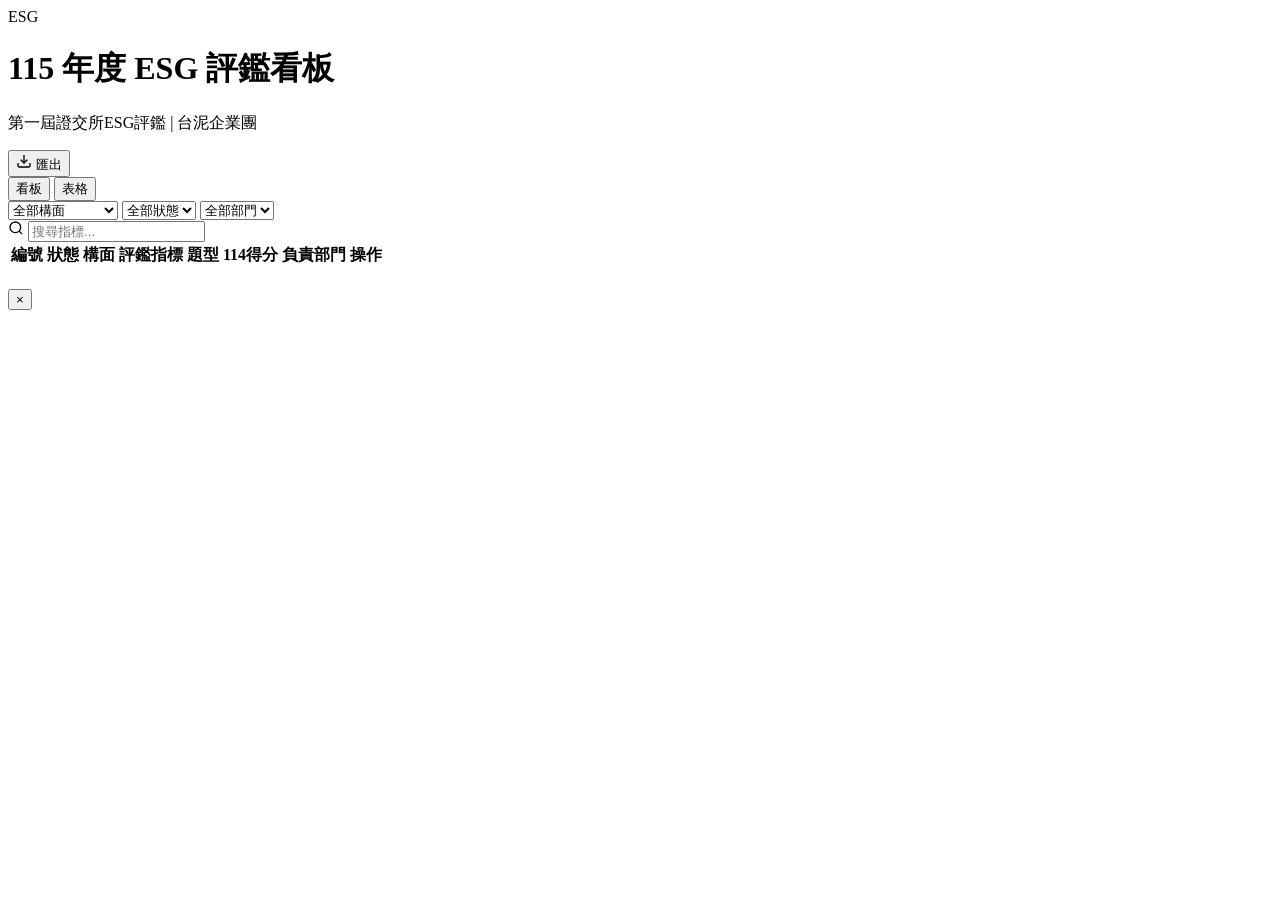
==== index.html @ e42a5fa0 "Add index.html" ====
<!DOCTYPE html>
<html lang="zh-TW">
<head>
  <meta charset="UTF-8">
  <meta name="viewport" content="width=device-width, initial-scale=1.0">
  <title>ESG 評鑑看板 | 115年度</title>
  <meta name="description" content="115年度第一屆ESG評鑑指標管理看板，整合114年自評資料與AI填答建議">
  <link rel="preconnect" href="https://fonts.googleapis.com">
  <link href="https://fonts.googleapis.com/css2?family=Inter:wght@300;400;500;600;700&family=Noto+Sans+TC:wght@300;400;500;700&display=swap" rel="stylesheet">
  <link rel="stylesheet" href="style.css">
</head>
<body>
  <div id="app">
    <!-- Header -->
    <header class="header">
      <div class="header-left">
        <div class="logo">
          <span class="logo-icon">ESG</span>
          <div class="logo-text">
            <h1>115 年度 ESG 評鑑看板</h1>
            <p class="subtitle">第一屆證交所ESG評鑑 | 台泥企業團</p>
          </div>
        </div>
      </div>
      <div class="header-right">
        <div class="stats" id="stats"></div>
        <button class="btn btn-export" id="btnExport" title="匯出 Excel">
          <svg width="16" height="16" viewBox="0 0 24 24" fill="none" stroke="currentColor" stroke-width="2"><path d="M21 15v4a2 2 0 01-2 2H5a2 2 0 01-2-2v-4"/><polyline points="7 10 12 15 17 10"/><line x1="12" y1="15" x2="12" y2="3"/></svg>
          匯出
        </button>
      </div>
    </header>

    <!-- Toolbar -->
    <div class="toolbar">
      <div class="toolbar-left">
        <div class="view-toggle">
          <button class="btn btn-view active" data-view="kanban" id="btnKanban">看板</button>
          <button class="btn btn-view" data-view="table" id="btnTable">表格</button>
        </div>
        <div class="filter-group">
          <select id="filterFace" class="filter-select">
            <option value="">全部構面</option>
            <option value="E">環境面 (E)</option>
            <option value="S">社會面 (S)</option>
            <option value="G">公司治理面 (G)</option>
          </select>
          <select id="filterStatus" class="filter-select">
            <option value="">全部狀態</option>
            <option value="New_2026">新增指標</option>
            <option value="Modified_2026">修正指標</option>
          </select>
          <select id="filterDept" class="filter-select">
            <option value="">全部部門</option>
          </select>
        </div>
      </div>
      <div class="toolbar-right">
        <div class="search-box">
          <svg width="16" height="16" viewBox="0 0 24 24" fill="none" stroke="currentColor" stroke-width="2"><circle cx="11" cy="11" r="8"/><path d="M21 21l-4.35-4.35"/></svg>
          <input type="text" id="searchInput" placeholder="搜尋指標..." autocomplete="off">
        </div>
      </div>
    </div>

    <!-- Kanban View -->
    <div class="kanban-container" id="kanbanView">
      <div class="kanban-board" id="kanbanBoard"></div>
    </div>

    <!-- Table View -->
    <div class="table-container hidden" id="tableView">
      <table class="data-table">
        <thead>
          <tr>
            <th>編號</th>
            <th>狀態</th>
            <th>構面</th>
            <th>評鑑指標</th>
            <th>題型</th>
            <th>114得分</th>
            <th>負責部門</th>
            <th>操作</th>
          </tr>
        </thead>
        <tbody id="tableBody"></tbody>
      </table>
    </div>

    <!-- Modal -->
    <div class="modal-overlay hidden" id="modalOverlay">
      <div class="modal" id="modal">
        <div class="modal-header">
          <div class="modal-title-group">
            <span class="modal-badge" id="modalBadge"></span>
            <h2 id="modalTitle"></h2>
          </div>
          <button class="btn-close" id="btnClose">&times;</button>
        </div>
        <div class="modal-body" id="modalBody"></div>
      </div>
    </div>
  </div>

  <script src="app.js"></script>
</body>
</html>
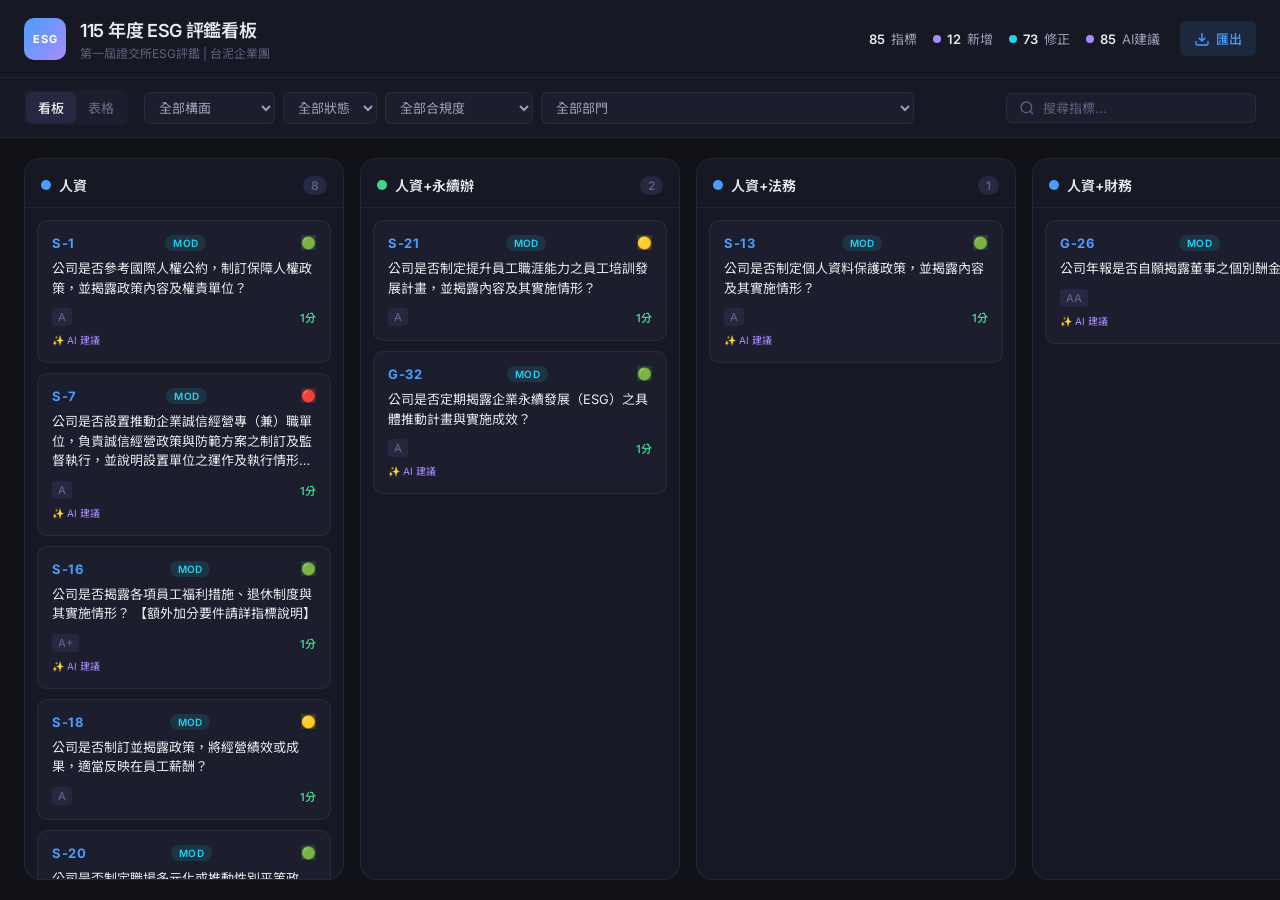
==== commit ccc751fa: "Add files via upload" ====
--- a/index.html
+++ b/index.html
@@ -49,6 +49,12 @@
             <option value="">全部狀態</option>
             <option value="New_2026">新增指標</option>
             <option value="Modified_2026">修正指標</option>
+          </select>
+          <select id="filterCompliance" class="filter-select">
+            <option value="">全部合規度</option>
+            <option value="low">🟡/🔴 未完全符合</option>
+            <option value="fully_compliant">🟢 完全符合</option>
+            <option value="cannot_assess">⚪ 無法評估</option>
           </select>
           <select id="filterDept" class="filter-select">
             <option value="">全部部門</option>
--- a/style.css
+++ b/style.css
@@ -0,0 +1,1021 @@
+/* ===========================
+   ESG Kanban Dashboard Styles
+   =========================== */
+
+:root {
+  /* Color System - Dark Mode */
+  --bg-primary: #0f1117;
+  --bg-secondary: #161823;
+  --bg-card: #1c1e2e;
+  --bg-card-hover: #232540;
+  --bg-surface: #252840;
+  --bg-modal: #1a1d30;
+
+  --border-subtle: rgba(255, 255, 255, 0.06);
+  --border-active: rgba(255, 255, 255, 0.12);
+
+  --text-primary: #e8eaed;
+  --text-secondary: #9aa0b8;
+  --text-muted: #5c6380;
+
+  /* Accent Colors */
+  --accent-blue: #4a9eff;
+  --accent-green: #3dd68c;
+  --accent-orange: #f0a855;
+  --accent-red: #f06565;
+  --accent-purple: #a78bfa;
+  --accent-cyan: #22d3ee;
+
+  /* Category Colors */
+  --env-color: #3dd68c;
+  --env-bg: rgba(61, 214, 140, 0.1);
+  --soc-color: #4a9eff;
+  --soc-bg: rgba(74, 158, 255, 0.1);
+  --gov-color: #f0a855;
+  --gov-bg: rgba(240, 168, 85, 0.1);
+
+  /* Status Colors */
+  --new-color: #a78bfa;
+  --new-bg: rgba(167, 139, 250, 0.12);
+  --mod-color: #22d3ee;
+  --mod-bg: rgba(34, 211, 238, 0.12);
+
+  /* Score Colors */
+  --score-pass: #3dd68c;
+  --score-fail: #f06565;
+
+  /* Spacing */
+  --radius-sm: 6px;
+  --radius-md: 10px;
+  --radius-lg: 16px;
+  --radius-xl: 20px;
+
+  /* Typography */
+  --font-sans: 'Inter', 'Noto Sans TC', -apple-system, BlinkMacSystemFont, sans-serif;
+}
+
+* { margin: 0; padding: 0; box-sizing: border-box; }
+
+html, body {
+  height: 100%;
+  font-family: var(--font-sans);
+  background: var(--bg-primary);
+  color: var(--text-primary);
+  -webkit-font-smoothing: antialiased;
+}
+
+#app {
+  display: flex;
+  flex-direction: column;
+  height: 100vh;
+}
+
+/* === Header === */
+.header {
+  display: flex;
+  align-items: center;
+  justify-content: space-between;
+  padding: 16px 24px;
+  background: var(--bg-secondary);
+  border-bottom: 1px solid var(--border-subtle);
+  flex-shrink: 0;
+}
+
+.header-left { display: flex; align-items: center; gap: 16px; }
+.header-right { display: flex; align-items: center; gap: 20px; }
+
+.logo { display: flex; align-items: center; gap: 14px; }
+
+.logo-icon {
+  display: flex;
+  align-items: center;
+  justify-content: center;
+  width: 42px;
+  height: 42px;
+  background: linear-gradient(135deg, var(--accent-blue), var(--accent-purple));
+  border-radius: var(--radius-md);
+  font-size: 11px;
+  font-weight: 700;
+  letter-spacing: 1px;
+  color: white;
+}
+
+.logo-text h1 {
+  font-size: 18px;
+  font-weight: 600;
+  letter-spacing: -0.3px;
+}
+
+.subtitle {
+  font-size: 12px;
+  color: var(--text-muted);
+  margin-top: 2px;
+}
+
+.stats {
+  display: flex;
+  gap: 16px;
+  font-size: 13px;
+  color: var(--text-secondary);
+}
+
+.stat-item {
+  display: flex;
+  align-items: center;
+  gap: 6px;
+}
+
+.stat-dot {
+  width: 8px;
+  height: 8px;
+  border-radius: 50%;
+}
+
+.stat-count {
+  font-weight: 600;
+  color: var(--text-primary);
+}
+
+/* === Buttons === */
+.btn {
+  display: inline-flex;
+  align-items: center;
+  gap: 6px;
+  padding: 8px 14px;
+  border: none;
+  border-radius: var(--radius-sm);
+  font-family: var(--font-sans);
+  font-size: 13px;
+  font-weight: 500;
+  cursor: pointer;
+  transition: all 0.2s ease;
+}
+
+.btn-export {
+  background: rgba(74, 158, 255, 0.12);
+  color: var(--accent-blue);
+}
+
+.btn-export:hover {
+  background: rgba(74, 158, 255, 0.22);
+}
+
+.btn-view {
+  background: transparent;
+  color: var(--text-muted);
+  padding: 6px 12px;
+}
+
+.btn-view.active {
+  background: var(--bg-surface);
+  color: var(--text-primary);
+}
+
+.btn-view:hover:not(.active) {
+  color: var(--text-secondary);
+}
+
+.btn-close {
+  background: none;
+  border: none;
+  color: var(--text-muted);
+  font-size: 24px;
+  cursor: pointer;
+  padding: 4px 8px;
+  border-radius: var(--radius-sm);
+  transition: all 0.15s;
+}
+
+.btn-close:hover {
+  color: var(--text-primary);
+  background: rgba(255, 255, 255, 0.06);
+}
+
+/* === Toolbar === */
+.toolbar {
+  display: flex;
+  align-items: center;
+  justify-content: space-between;
+  padding: 12px 24px;
+  background: var(--bg-secondary);
+  border-bottom: 1px solid var(--border-subtle);
+  flex-shrink: 0;
+  gap: 16px;
+}
+
+.toolbar-left {
+  display: flex;
+  align-items: center;
+  gap: 16px;
+}
+
+.toolbar-right {
+  display: flex;
+  align-items: center;
+  gap: 12px;
+}
+
+.view-toggle {
+  display: flex;
+  background: var(--bg-card);
+  border-radius: var(--radius-sm);
+  padding: 2px;
+}
+
+.filter-group {
+  display: flex;
+  gap: 8px;
+}
+
+.filter-select {
+  background: var(--bg-card);
+  color: var(--text-secondary);
+  border: 1px solid var(--border-subtle);
+  border-radius: var(--radius-sm);
+  padding: 6px 10px;
+  font-family: var(--font-sans);
+  font-size: 13px;
+  cursor: pointer;
+  transition: border-color 0.15s;
+}
+
+.filter-select:hover { border-color: var(--border-active); }
+.filter-select:focus { outline: none; border-color: var(--accent-blue); }
+
+.search-box {
+  display: flex;
+  align-items: center;
+  gap: 8px;
+  background: var(--bg-card);
+  border: 1px solid var(--border-subtle);
+  border-radius: var(--radius-sm);
+  padding: 6px 12px;
+  transition: border-color 0.15s;
+}
+
+.search-box:focus-within { border-color: var(--accent-blue); }
+
+.search-box svg { color: var(--text-muted); flex-shrink: 0; }
+
+.search-box input {
+  background: transparent;
+  border: none;
+  color: var(--text-primary);
+  font-family: var(--font-sans);
+  font-size: 13px;
+  width: 200px;
+  outline: none;
+}
+
+.search-box input::placeholder { color: var(--text-muted); }
+
+/* === Kanban === */
+.kanban-container {
+  flex: 1;
+  overflow-x: auto;
+  overflow-y: hidden;
+  padding: 20px 24px;
+}
+
+.kanban-board {
+  display: flex;
+  gap: 16px;
+  height: 100%;
+  min-width: min-content;
+}
+
+.kanban-column {
+  flex: 0 0 320px;
+  display: flex;
+  flex-direction: column;
+  background: var(--bg-secondary);
+  border-radius: var(--radius-lg);
+  border: 1px solid var(--border-subtle);
+  overflow: hidden;
+}
+
+.kanban-column-header {
+  display: flex;
+  align-items: center;
+  justify-content: space-between;
+  padding: 16px 16px 12px;
+  border-bottom: 1px solid var(--border-subtle);
+  flex-shrink: 0;
+}
+
+.kanban-column-title {
+  display: flex;
+  align-items: center;
+  gap: 8px;
+  font-size: 14px;
+  font-weight: 600;
+}
+
+.column-color-dot {
+  width: 10px;
+  height: 10px;
+  border-radius: 50%;
+}
+
+.kanban-column-count {
+  background: var(--bg-surface);
+  color: var(--text-muted);
+  font-size: 12px;
+  font-weight: 600;
+  padding: 2px 8px;
+  border-radius: 10px;
+}
+
+.kanban-column-body {
+  flex: 1;
+  overflow-y: auto;
+  padding: 12px;
+  display: flex;
+  flex-direction: column;
+  gap: 10px;
+}
+
+.kanban-column-body::-webkit-scrollbar {
+  width: 4px;
+}
+
+.kanban-column-body::-webkit-scrollbar-track {
+  background: transparent;
+}
+
+.kanban-column-body::-webkit-scrollbar-thumb {
+  background: rgba(255, 255, 255, 0.08);
+  border-radius: 4px;
+}
+
+/* === Card === */
+.card {
+  background: var(--bg-card);
+  border: 1px solid var(--border-subtle);
+  border-radius: var(--radius-md);
+  padding: 14px;
+  cursor: pointer;
+  transition: all 0.2s ease;
+  position: relative;
+}
+
+.card:hover {
+  background: var(--bg-card-hover);
+  border-color: var(--border-active);
+  transform: translateY(-1px);
+  box-shadow: 0 4px 20px rgba(0, 0, 0, 0.3);
+}
+
+.card-header {
+  display: flex;
+  align-items: flex-start;
+  justify-content: space-between;
+  margin-bottom: 8px;
+}
+
+.card-id {
+  font-size: 13px;
+  font-weight: 700;
+  letter-spacing: 0.5px;
+}
+
+.card-id.env { color: var(--env-color); }
+.card-id.soc { color: var(--soc-color); }
+.card-id.gov { color: var(--gov-color); }
+
+.card-badge {
+  font-size: 10px;
+  font-weight: 600;
+  padding: 2px 8px;
+  border-radius: 10px;
+  letter-spacing: 0.3px;
+}
+
+.card-badge.new {
+  background: var(--new-bg);
+  color: var(--new-color);
+}
+
+.card-badge.modified {
+  background: var(--mod-bg);
+  color: var(--mod-color);
+}
+
+.card-title {
+  font-size: 13px;
+  line-height: 1.5;
+  color: var(--text-primary);
+  display: -webkit-box;
+  -webkit-line-clamp: 3;
+  -webkit-box-orient: vertical;
+  overflow: hidden;
+  margin-bottom: 10px;
+}
+
+.card-footer {
+  display: flex;
+  align-items: center;
+  justify-content: space-between;
+  font-size: 11px;
+}
+
+.card-type {
+  background: var(--bg-surface);
+  color: var(--text-muted);
+  padding: 2px 6px;
+  border-radius: 4px;
+  font-weight: 500;
+}
+
+.card-score {
+  font-weight: 600;
+  display: flex;
+  align-items: center;
+  gap: 4px;
+}
+
+.card-score.pass { color: var(--score-pass); }
+.card-score.fail { color: var(--score-fail); }
+.card-score.na { color: var(--text-muted); }
+
+.card-dept {
+  font-size: 11px;
+  color: var(--text-muted);
+  margin-top: 6px;
+  display: flex;
+  align-items: center;
+  gap: 4px;
+}
+
+.card-ai-badge {
+  display: inline-flex;
+  align-items: center;
+  gap: 3px;
+  font-size: 10px;
+  color: var(--accent-purple);
+  margin-top: 6px;
+}
+
+/* === Table View === */
+.table-container {
+  flex: 1;
+  overflow: auto;
+  padding: 20px 24px;
+}
+
+.data-table {
+  width: 100%;
+  border-collapse: collapse;
+  font-size: 13px;
+}
+
+.data-table thead th {
+  position: sticky;
+  top: 0;
+  background: var(--bg-secondary);
+  color: var(--text-muted);
+  font-weight: 600;
+  font-size: 12px;
+  text-transform: uppercase;
+  letter-spacing: 0.5px;
+  padding: 12px 14px;
+  text-align: left;
+  border-bottom: 1px solid var(--border-subtle);
+  white-space: nowrap;
+}
+
+.data-table tbody tr {
+  border-bottom: 1px solid var(--border-subtle);
+  cursor: pointer;
+  transition: background 0.15s;
+}
+
+.data-table tbody tr:hover {
+  background: var(--bg-card-hover);
+}
+
+.data-table td {
+  padding: 12px 14px;
+  vertical-align: top;
+}
+
+.data-table td:nth-child(4) {
+  max-width: 400px;
+  white-space: normal;
+  line-height: 1.5;
+}
+
+/* === Modal === */
+.modal-overlay {
+  position: fixed;
+  inset: 0;
+  background: rgba(0, 0, 0, 0.65);
+  backdrop-filter: blur(8px);
+  display: flex;
+  align-items: center;
+  justify-content: center;
+  z-index: 1000;
+  animation: fadeIn 0.2s ease;
+}
+
+@keyframes fadeIn {
+  from { opacity: 0; }
+  to { opacity: 1; }
+}
+
+.modal {
+  background: var(--bg-modal);
+  border: 1px solid var(--border-subtle);
+  border-radius: var(--radius-xl);
+  width: 90%;
+  max-width: 780px;
+  max-height: 85vh;
+  display: flex;
+  flex-direction: column;
+  box-shadow: 0 20px 60px rgba(0, 0, 0, 0.5);
+  animation: slideUp 0.25s ease;
+}
+
+@keyframes slideUp {
+  from { transform: translateY(20px); opacity: 0; }
+  to { transform: translateY(0); opacity: 1; }
+}
+
+.modal-header {
+  display: flex;
+  align-items: flex-start;
+  justify-content: space-between;
+  padding: 24px 28px 16px;
+  border-bottom: 1px solid var(--border-subtle);
+}
+
+.modal-title-group {
+  display: flex;
+  flex-direction: column;
+  gap: 8px;
+  flex: 1;
+}
+
+.modal-badge {
+  display: inline-flex;
+  align-self: flex-start;
+  font-size: 11px;
+  font-weight: 600;
+  padding: 3px 10px;
+  border-radius: 10px;
+  letter-spacing: 0.3px;
+}
+
+.modal-header h2 {
+  font-size: 16px;
+  font-weight: 600;
+  line-height: 1.5;
+}
+
+.modal-body {
+  flex: 1;
+  overflow-y: auto;
+  padding: 24px 28px 28px;
+}
+
+.modal-section {
+  margin-bottom: 24px;
+}
+
+.modal-section:last-child {
+  margin-bottom: 0;
+}
+
+.modal-section-title {
+  font-size: 12px;
+  font-weight: 600;
+  text-transform: uppercase;
+  letter-spacing: 0.8px;
+  color: var(--text-muted);
+  margin-bottom: 10px;
+  display: flex;
+  align-items: center;
+  gap: 6px;
+}
+
+.modal-section-content {
+  font-size: 13px;
+  line-height: 1.7;
+  color: var(--text-secondary);
+  white-space: pre-wrap;
+  word-break: break-word;
+}
+
+.modal-info-grid {
+  display: grid;
+  grid-template-columns: repeat(auto-fit, minmax(200px, 1fr));
+  gap: 12px;
+}
+
+.info-card {
+  background: var(--bg-surface);
+  border-radius: var(--radius-md);
+  padding: 14px;
+}
+
+.info-card-label {
+  font-size: 11px;
+  color: var(--text-muted);
+  margin-bottom: 6px;
+  font-weight: 500;
+}
+
+.info-card-value {
+  font-size: 14px;
+  color: var(--text-primary);
+  font-weight: 600;
+}
+
+/* AI Suggestion in Modal */
+.ai-section {
+  background: linear-gradient(135deg, rgba(167, 139, 250, 0.06), rgba(74, 158, 255, 0.04));
+  border: 1px solid rgba(167, 139, 250, 0.15);
+  border-radius: var(--radius-md);
+  padding: 20px;
+}
+
+.ai-section .modal-section-title {
+  color: var(--accent-purple);
+}
+
+.ai-item {
+  margin-bottom: 16px;
+}
+
+.ai-item:last-child { margin-bottom: 0; }
+
+.ai-item-label {
+  font-size: 12px;
+  font-weight: 600;
+  color: var(--accent-purple);
+  margin-bottom: 6px;
+}
+
+.ai-item-content {
+  font-size: 13px;
+  line-height: 1.6;
+  color: var(--text-secondary);
+}
+
+.ai-item-content ul {
+  padding-left: 18px;
+  margin-top: 4px;
+}
+
+.ai-item-content li {
+  margin-bottom: 4px;
+}
+
+.ai-placeholder {
+  text-align: center;
+  padding: 20px;
+  color: var(--text-muted);
+  font-size: 13px;
+}
+
+/* Score badge in modal */
+.score-badge {
+  display: inline-flex;
+  align-items: center;
+  gap: 4px;
+  padding: 4px 10px;
+  border-radius: var(--radius-sm);
+  font-weight: 600;
+  font-size: 13px;
+}
+
+.score-badge.pass {
+  background: rgba(61, 214, 140, 0.12);
+  color: var(--score-pass);
+}
+
+.score-badge.fail {
+  background: rgba(240, 101, 101, 0.12);
+  color: var(--score-fail);
+}
+
+/* === Compliance Section === */
+.compliance-badge-sm {
+  font-size: 12px;
+  margin-left: 4px;
+  cursor: help;
+}
+
+.compliance-section {
+  background: linear-gradient(135deg, rgba(74, 158, 255, 0.06), rgba(61, 214, 140, 0.04));
+  border: 1px solid rgba(74, 158, 255, 0.15);
+  border-radius: var(--radius-md);
+  padding: 20px;
+}
+
+.compliance-section .modal-section-title {
+  color: var(--accent-blue);
+}
+
+.compliance-header {
+  display: flex;
+  align-items: center;
+  gap: 14px;
+  flex-wrap: wrap;
+  margin-bottom: 14px;
+}
+
+.compliance-badge {
+  display: inline-flex;
+  align-items: center;
+  gap: 6px;
+  padding: 6px 14px;
+  border-radius: var(--radius-sm);
+  font-weight: 700;
+  font-size: 14px;
+}
+
+.compliance-full {
+  background: rgba(61, 214, 140, 0.15);
+  color: var(--score-pass);
+}
+
+.compliance-partial {
+  background: rgba(255, 193, 7, 0.15);
+  color: #ffc107;
+}
+
+.compliance-fail {
+  background: rgba(240, 101, 101, 0.15);
+  color: var(--score-fail);
+}
+
+.compliance-na {
+  background: rgba(255, 255, 255, 0.06);
+  color: var(--text-muted);
+}
+
+.compliance-confidence,
+.compliance-urls {
+  font-size: 12px;
+  color: var(--text-muted);
+  font-weight: 500;
+}
+
+.compliance-gap {
+  background: rgba(0, 0, 0, 0.2);
+  border-radius: var(--radius-sm);
+  padding: 12px 16px;
+  font-size: 13px;
+  line-height: 1.7;
+  color: var(--text-secondary);
+  margin-bottom: 16px;
+}
+
+.compliance-list-title {
+  font-size: 12px;
+  font-weight: 600;
+  color: var(--text-muted);
+  margin: 14px 0 8px;
+  display: flex;
+  align-items: center;
+  gap: 6px;
+}
+
+.compliance-list {
+  padding-left: 20px;
+  font-size: 13px;
+  line-height: 1.7;
+  color: var(--text-secondary);
+}
+
+.compliance-list.matched li {
+  color: var(--score-pass);
+}
+
+.compliance-list.matched li::marker {
+  color: var(--score-pass);
+}
+
+.compliance-list.missing li {
+  color: var(--score-fail);
+}
+
+.compliance-list.missing li::marker {
+  color: var(--score-fail);
+}
+
+.url-analysis-grid {
+  display: flex;
+  flex-direction: column;
+  gap: 8px;
+}
+
+.url-analysis-item {
+  display: flex;
+  align-items: flex-start;
+  gap: 10px;
+  background: rgba(0, 0, 0, 0.15);
+  border-radius: var(--radius-sm);
+  padding: 10px 14px;
+  font-size: 12px;
+}
+
+.url-analysis-item.irrelevant {
+  opacity: 0.6;
+}
+
+.url-icon {
+  flex-shrink: 0;
+  font-size: 14px;
+  margin-top: 1px;
+}
+
+.url-info {
+  flex: 1;
+  min-width: 0;
+}
+
+.url-path {
+  font-family: var(--font-mono);
+  font-size: 11px;
+  color: var(--accent-blue);
+  white-space: nowrap;
+  overflow: hidden;
+  text-overflow: ellipsis;
+  margin-bottom: 4px;
+}
+
+.url-summary {
+  font-size: 12px;
+  color: var(--text-muted);
+  line-height: 1.5;
+}
+
+.compliance-recommendation {
+  margin-top: 14px;
+  background: rgba(255, 193, 7, 0.08);
+  border: 1px solid rgba(255, 193, 7, 0.15);
+  border-radius: var(--radius-sm);
+  padding: 12px 16px;
+  font-size: 13px;
+  line-height: 1.7;
+  color: var(--text-secondary);
+}
+
+.compliance-recommendation strong {
+  color: #ffc107;
+}
+
+/* === Draft Section ===  */
+.draft-section {
+  background: linear-gradient(135deg, rgba(61, 214, 140, 0.06), rgba(74, 158, 255, 0.04));
+  border: 1px solid rgba(61, 214, 140, 0.15);
+  border-radius: var(--radius-md);
+  padding: 20px;
+}
+
+.draft-section .modal-section-title {
+  color: var(--accent-green);
+}
+
+.draft-form {
+  display: flex;
+  flex-direction: column;
+  gap: 12px;
+}
+
+.draft-input-row {
+  display: grid;
+  grid-template-columns: 1fr 1fr;
+  gap: 12px;
+}
+
+.draft-field {
+  display: flex;
+  flex-direction: column;
+  gap: 4px;
+}
+
+.draft-label {
+  font-size: 12px;
+  font-weight: 500;
+  color: var(--text-muted);
+}
+
+.draft-required {
+  color: var(--accent-red);
+}
+
+.draft-input {
+  background: rgba(0, 0, 0, 0.25);
+  border: 1px solid var(--border-subtle);
+  border-radius: var(--radius-sm);
+  padding: 8px 12px;
+  color: var(--text-primary);
+  font-family: var(--font-sans);
+  font-size: 13px;
+  transition: border-color 0.15s;
+}
+
+.draft-input:focus {
+  outline: none;
+  border-color: var(--accent-green);
+}
+
+.draft-input::placeholder {
+  color: var(--text-muted);
+}
+
+.draft-textarea {
+  background: rgba(0, 0, 0, 0.25);
+  border: 1px solid var(--border-subtle);
+  border-radius: var(--radius-sm);
+  padding: 12px;
+  color: var(--text-primary);
+  font-family: var(--font-sans);
+  font-size: 13px;
+  line-height: 1.6;
+  resize: vertical;
+  min-height: 100px;
+  transition: border-color 0.15s;
+}
+
+.draft-textarea:focus {
+  outline: none;
+  border-color: var(--accent-green);
+}
+
+.draft-textarea::placeholder {
+  color: var(--text-muted);
+}
+
+.draft-actions {
+  display: flex;
+  align-items: center;
+  gap: 14px;
+  margin-top: 4px;
+}
+
+.draft-submit-btn {
+  display: inline-flex;
+  align-items: center;
+  gap: 6px;
+  padding: 10px 20px;
+  border: none;
+  border-radius: var(--radius-sm);
+  background: linear-gradient(135deg, var(--accent-green), #2bb878);
+  color: #fff;
+  font-family: var(--font-sans);
+  font-size: 13px;
+  font-weight: 600;
+  cursor: pointer;
+  transition: all 0.2s ease;
+  box-shadow: 0 2px 12px rgba(61, 214, 140, 0.25);
+}
+
+.draft-submit-btn:hover:not(:disabled) {
+  transform: translateY(-1px);
+  box-shadow: 0 4px 20px rgba(61, 214, 140, 0.35);
+}
+
+.draft-submit-btn:active:not(:disabled) {
+  transform: translateY(0);
+}
+
+.draft-submit-btn:disabled {
+  opacity: 0.6;
+  cursor: not-allowed;
+}
+
+.draft-status {
+  font-size: 13px;
+  font-weight: 500;
+  transition: all 0.2s;
+}
+
+.draft-status-success {
+  color: var(--accent-green);
+}
+
+.draft-status-error {
+  color: var(--accent-red);
+}
+
+@media (max-width: 768px) {
+  .draft-input-row {
+    grid-template-columns: 1fr;
+  }
+}
+
+/* === Hidden === */
+.hidden { display: none !important; }
+
+/* === Responsive === */
+@media (max-width: 768px) {
+  .header { flex-direction: column; gap: 12px; align-items: flex-start; }
+  .toolbar { flex-direction: column; align-items: stretch; }
+  .toolbar-left { flex-wrap: wrap; }
+  .filter-group { flex-wrap: wrap; }
+  .kanban-column { flex: 0 0 280px; }
+}
